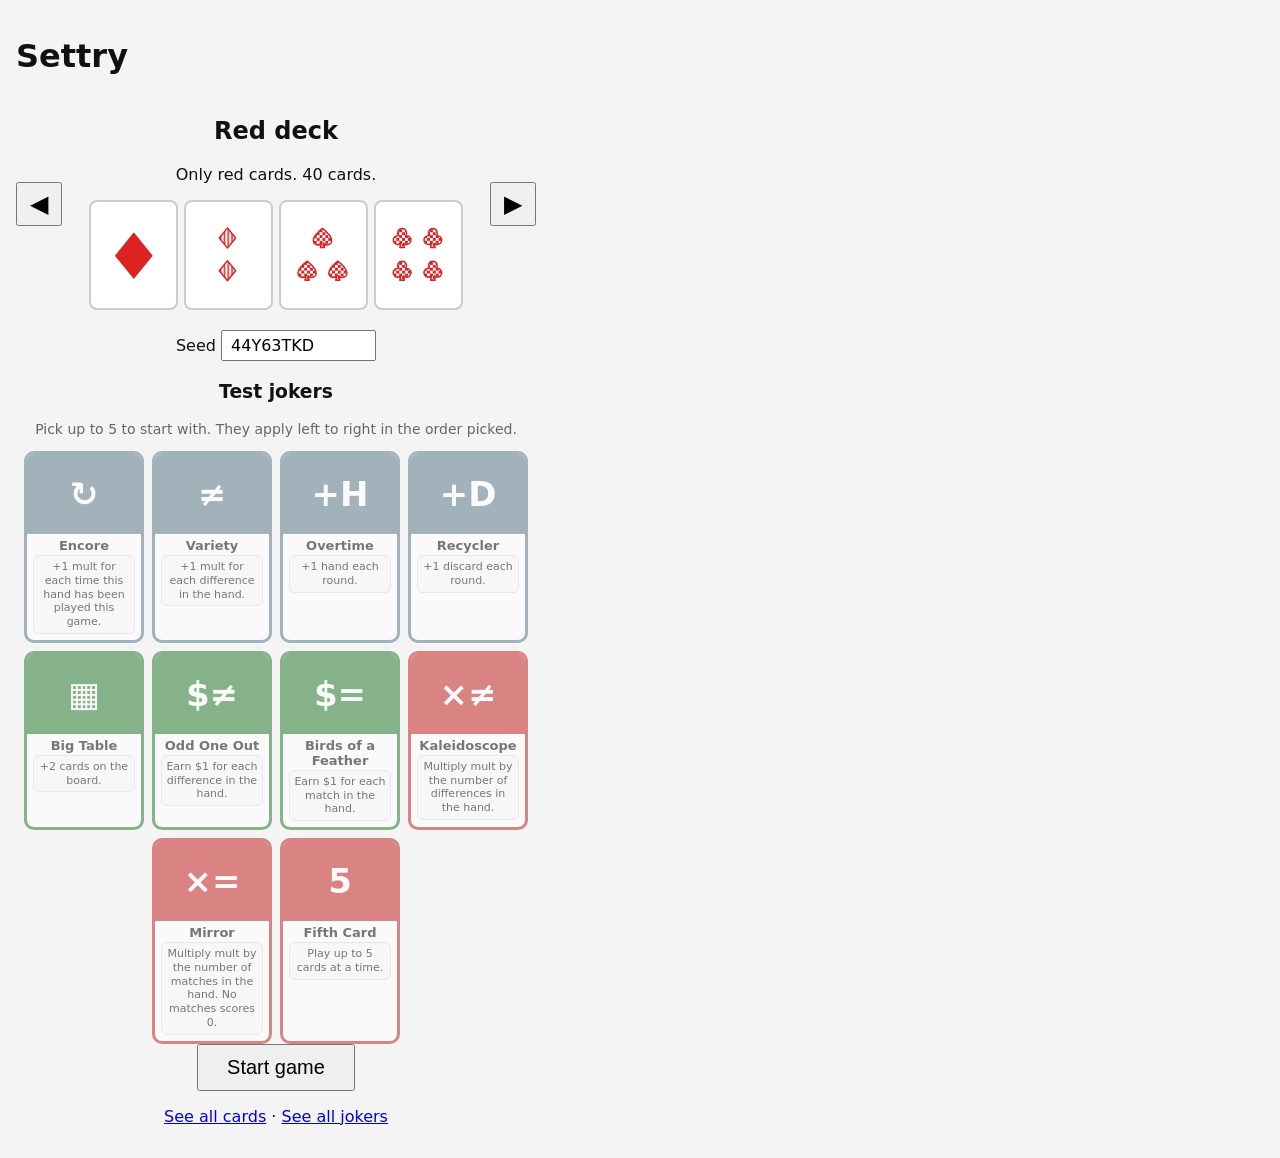
==== index.html @ 3071577a "Add jokers: cards, drop rates and scoring effects Ten jokers across common/uncommon/rare with art, n" ====
<!doctype html>
<html lang="en">
<head>
  <meta charset="utf-8">
  <meta name="viewport" content="width=device-width, initial-scale=1">
  <title>Settry</title>
  <link rel="stylesheet" href="style.css">
</head>
<body>
  <h1>Settry</h1>

  <section id="menu">
    <div class="picker">
      <button id="prev-deck" aria-label="Previous deck">◀</button>
      <div id="deck-choice"></div>
      <button id="next-deck" aria-label="Next deck">▶</button>
    </div>
    <label class="seed">Seed <input id="seed" size="12" spellcheck="false"></label>
    <h3>Test jokers</h3>
    <p class="hint">Pick up to 5 to start with. They apply left to right in the order picked.</p>
    <div id="joker-pick" class="joker-row"></div>
    <button id="start" class="big">Start game</button>
    <p><a href="gallery.html">See all cards</a> · <a href="jokers.html">See all jokers</a></p>
  </section>

  <section id="game" hidden>
    <div class="table">
      <div class="play-area">
        <div id="picked"></div>
        <div id="board"></div>
      </div>
      <aside>
        <div id="jokers" class="joker-row small"></div>
        <div id="hand-box"></div>
        <p id="info"></p>
        <p id="msg"></p>
        <div class="actions">
          <button id="play">Play hand</button>
          <button id="discard">Discard</button>
          <button id="view-deck">View deck</button>
          <button id="menu-btn">Menu</button>
        </div>
      </aside>
    </div>
  </section>

  <dialog id="deck-dialog">
    <div class="dialog-head">
      <strong id="deck-title"></strong>
      <span>Sort by
        <button data-sort="color">Color</button>
        <button data-sort="count">Number</button>
        <button data-sort="shape">Shape</button>
        <button data-sort="shading">Shade</button>
      </span>
      <button id="close-deck">Close</button>
    </div>
    <p class="hint">Faded cards have been played or discarded. Outlined cards are on the board.</p>
    <div id="deck-list" class="gallery"></div>
  </dialog>

  <script src="data/config.js"></script>
  <script src="data/decks.js"></script>
  <script src="data/jokers.js"></script>
  <script src="data/modifiers.js"></script>
  <script src="data/hands.js"></script>
  <script src="js/rng.js"></script>
  <script src="js/deck.js"></script>
  <script src="js/jokers.js"></script>
  <script src="js/hands.js"></script>
  <script src="js/cards.js"></script>
  <script src="js/game.js"></script>
  <script src="js/ui.js"></script>
</body>
</html>
---- style.css ----
/* One plain light look on purpose (theme comes later). */
:root { color-scheme: light; }
body { font-family: system-ui, sans-serif; background: #f4f4f4; color: #111; margin: 0;
  padding-block: 16px; padding-left: max(16px, env(safe-area-inset-left, 0px)); padding-right: max(16px, env(safe-area-inset-right, 0px)); }
button { font-size: 15px; padding: 6px 12px; cursor: pointer; }
button:disabled { cursor: default; }
.card { width: 90px; height: 112px; max-width: 100%; padding: 4px; background: #fff; border: 2px solid #ccc; border-radius: 8px; box-sizing: border-box; }
button.card { cursor: pointer; }
.card.sel { border-color: #f90; background: #fff6e5; }
.card.empty { background: transparent; border-style: dashed; }
.card.used { opacity: 0.25; }
.card svg { width: 100%; height: 100%; display: block; }

/* Start menu */
#menu { max-width: 520px; text-align: center; }
.picker { display: flex; align-items: center; justify-content: space-between; gap: 12px; }
.picker > button { font-size: 24px; }
#deck-choice { min-width: 0; flex: 1; }
.sample { display: flex; gap: 6px; justify-content: center; }
.sample .card { width: 22%; height: auto; aspect-ratio: 90 / 112; }
.seed { display: block; margin: 20px 0; }
.seed input { font: inherit; padding: 4px 8px; text-transform: uppercase; }
.big { font-size: 20px; padding: 10px 28px; }

/* Round */
.table { display: flex; gap: 24px; align-items: flex-start; flex-wrap: wrap; }
#board { display: grid; grid-template-columns: repeat(4, minmax(0, 90px)); gap: 8px; }
#board .card, #picked .card { width: 100%; height: auto; aspect-ratio: 90 / 112; }
.play-area { display: grid; gap: 12px; width: min(384px, 100%); }
#picked { display: grid; grid-template-columns: repeat(5, minmax(0, 1fr)); gap: 6px; padding-bottom: 12px; border-bottom: 2px solid #ccc; }
#picked .card { position: relative; border-color: #f90; }
#picked .card.empty { border-color: #ccc; }
#picked .add { position: absolute; top: 2px; right: 4px; font-size: 13px; font-weight: bold; color: #1565c0; opacity: 0; }
#picked .card.scoring { background: #e3f0ff; border-color: #1565c0; transform: translateY(-4px); transition: transform .15s; }
#picked .card.scoring .add { opacity: 1; }
#board .card.picked { opacity: 0.3; }
.hand-steps { color: #1565c0; font-size: 14px; margin-top: 4px; }
aside { width: 440px; max-width: 100%; }
#hand-box, .actions, #info { max-width: 280px; }
#hand-box { border: 2px solid #333; border-radius: 8px; padding: 12px; background: #fff; text-align: center; }
.hand-name { font-size: 20px; font-weight: bold; }
.hand-score { font-size: 18px; margin-top: 6px; }
.pts { color: #1565c0; font-weight: bold; }
.mult { color: #c62828; font-weight: bold; }
.muted { color: #888; }
#msg { min-height: 1.2em; font-weight: bold; }
.actions { display: grid; grid-template-columns: 1fr 1fr; gap: 8px; }

/* Deck viewer and gallery */
dialog { max-width: 90vw; }
.dialog-head { display: flex; gap: 12px; align-items: center; justify-content: space-between; flex-wrap: wrap; }
[data-sort].on { background: #333; color: #fff; }
.hint { color: #666; font-size: 14px; }
.gallery { display: grid; grid-template-columns: repeat(auto-fill, 60px); gap: 4px; }
.gallery .card { width: 60px; height: 75px; padding: 2px; }
#gallery { grid-template-columns: repeat(16, 60px); }
#wild { grid-template-columns: repeat(8, 60px); }

/* Jokers: art on the top half, name in the middle, text at the bottom */
.joker-row { display: flex; flex-wrap: wrap; gap: 8px; justify-content: center; }
.joker { position: relative; width: 120px; min-height: 170px; display: grid; grid-template-rows: 80px auto 1fr; border: 3px solid var(--rarity); border-radius: 10px; background: #fff; overflow: hidden; cursor: default; text-align: center; box-sizing: border-box; }
.joker-art { display: grid; place-items: center; background: var(--rarity); color: #fff; font-size: 34px; font-weight: bold; }
.joker-name { font-weight: bold; font-size: 13px; padding: 4px 4px 2px; }
.joker-text { align-self: start; font-size: 11px; line-height: 1.25; margin: 0 6px 6px; padding: 4px; border: 1px solid #ddd; border-radius: 6px; background: #fafafa; }
#joker-pick .joker { cursor: pointer; opacity: 0.55; }
#joker-pick .joker.on { opacity: 1; box-shadow: 0 0 0 3px #f90; }
.joker .order { position: absolute; top: 4px; left: 6px; color: #fff; font-size: 14px; }
.joker-row.small { justify-content: flex-start; margin-bottom: 10px; }
.joker-row.small .joker { width: 82px; min-height: 118px; grid-template-rows: 46px auto 1fr; }
.joker-row.small .joker-art { font-size: 22px; }
.joker-row.small .joker-name { font-size: 11px; }
.joker-row.small .joker-text { font-size: 9px; margin: 0 3px 3px; padding: 2px; }
.joker.scoring { box-shadow: 0 0 0 3px #c62828; transform: translateY(-4px); }
.joker.scoring::after { content: attr(data-label); position: absolute; top: 4px; right: 4px; background: #c62828; color: #fff; font-size: 11px; font-weight: bold; padding: 1px 4px; border-radius: 4px; }
.joker-steps { color: #c62828; font-size: 13px; margin-top: 4px; }
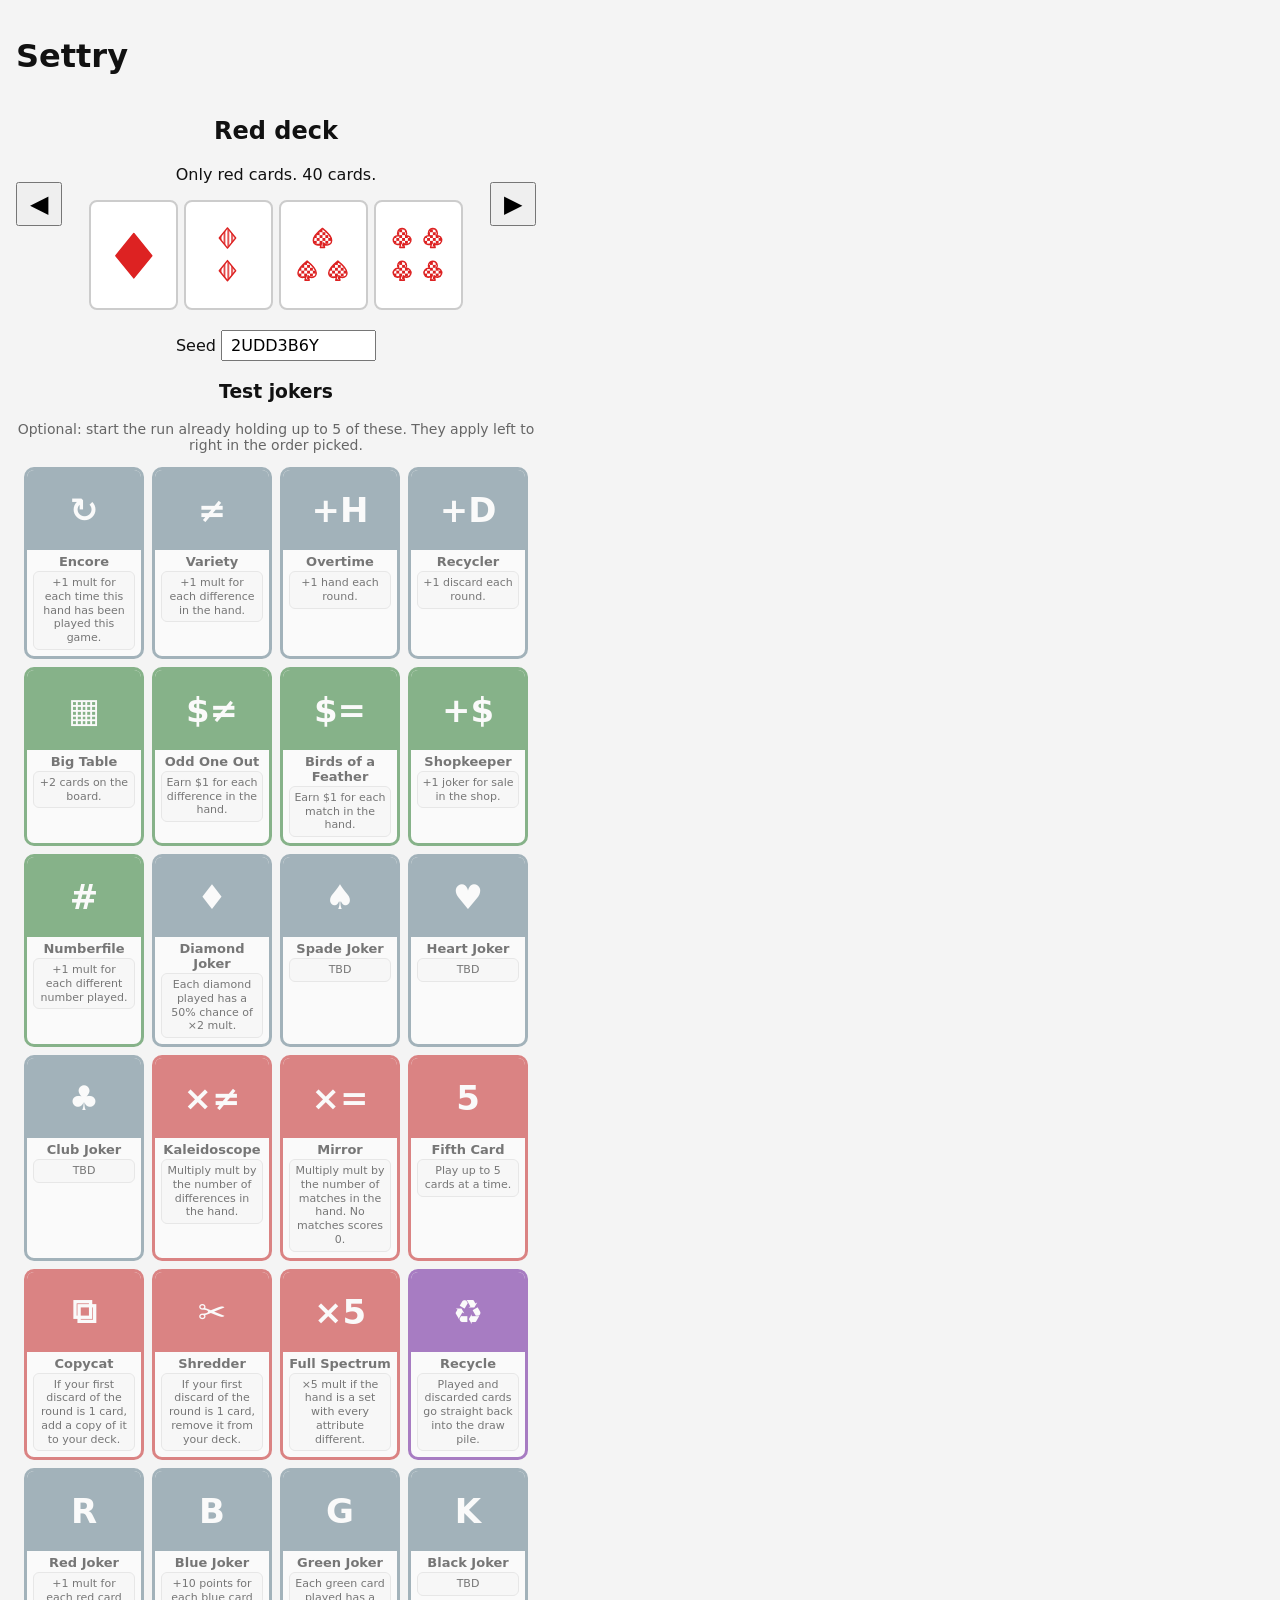
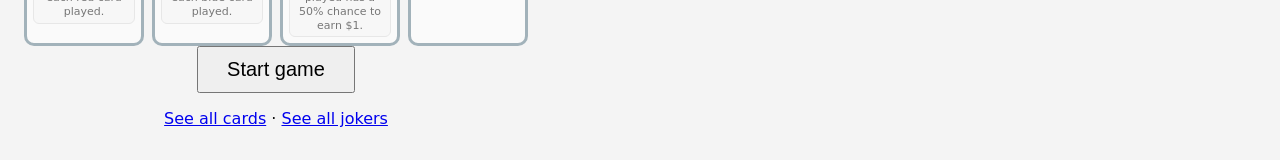
==== commit ad71749d: "Add the run (antes, payouts) and a Balatro-style shop - 8 antes of small/big/boss rounds paying $3/$" ====
--- a/index.html
+++ b/index.html
@@ -17,20 +17,22 @@
     </div>
     <label class="seed">Seed <input id="seed" size="12" spellcheck="false"></label>
     <h3>Test jokers</h3>
-    <p class="hint">Pick up to 5 to start with. They apply left to right in the order picked.</p>
+    <p class="hint">Optional: start the run already holding up to 5 of these. They apply left to right in the order picked.</p>
     <div id="joker-pick" class="joker-row"></div>
     <button id="start" class="big">Start game</button>
     <p><a href="gallery.html">See all cards</a> · <a href="jokers.html">See all jokers</a></p>
   </section>
 
   <section id="game" hidden>
-    <div class="table">
+    <div id="status"></div>
+    <div id="jokers" class="joker-row small"></div>
+
+    <div id="round-view" class="table">
       <div class="play-area">
         <div id="picked"></div>
         <div id="board"></div>
       </div>
       <aside>
-        <div id="jokers" class="joker-row small"></div>
         <div id="hand-box"></div>
         <p id="info"></p>
         <p id="msg"></p>
@@ -41,6 +43,35 @@
           <button id="menu-btn">Menu</button>
         </div>
       </aside>
+    </div>
+
+    <div id="cashout-view" class="panel" hidden>
+      <h2>Round won</h2>
+      <div id="cashout-lines"></div>
+      <button id="cash-out" class="big">Cash out</button>
+    </div>
+
+    <div id="shop-view" class="panel" hidden>
+      <h2>Shop</h2>
+      <div id="shop-jokers" class="offers"></div>
+      <div id="shop-packs" class="offers"></div>
+      <div class="actions">
+        <button id="reroll">Reroll</button>
+        <button id="next-round" class="big">Next round</button>
+        <button id="view-deck-2">View deck</button>
+      </div>
+    </div>
+
+    <div id="pack-view" class="panel" hidden>
+      <h2 id="pack-title"></h2>
+      <div id="pack-options" class="offers"></div>
+      <button id="skip-pack">Skip</button>
+    </div>
+
+    <div id="end-view" class="panel" hidden>
+      <h2 id="end-title"></h2>
+      <p id="end-text"></p>
+      <button id="end-menu" class="big">Back to menu</button>
     </div>
   </section>
 
@@ -69,6 +100,8 @@
   <script src="js/jokers.js"></script>
   <script src="js/hands.js"></script>
   <script src="js/cards.js"></script>
+  <script src="data/packs.js"></script>
+  <script src="js/shop.js"></script>
   <script src="js/game.js"></script>
   <script src="js/ui.js"></script>
 </body>
--- a/style.css
+++ b/style.css
@@ -1,4 +1,5 @@
 /* One plain light look on purpose (theme comes later). */
+[hidden] { display: none !important; }
 :root { color-scheme: light; }
 body { font-family: system-ui, sans-serif; background: #f4f4f4; color: #111; margin: 0;
   padding-block: 16px; padding-left: max(16px, env(safe-area-inset-left, 0px)); padding-right: max(16px, env(safe-area-inset-right, 0px)); }
@@ -73,3 +74,19 @@
 .joker.scoring { box-shadow: 0 0 0 3px #c62828; transform: translateY(-4px); }
 .joker.scoring::after { content: attr(data-label); position: absolute; top: 4px; right: 4px; background: #c62828; color: #fff; font-size: 11px; font-weight: bold; padding: 1px 4px; border-radius: 4px; }
 .joker-steps { color: #c62828; font-size: 13px; margin-top: 4px; }
+.joker-unlock { font-size: 10px; color: #6a1b9a; font-style: italic; margin: 0 6px 6px; }
+
+/* Run screens */
+#status { margin-bottom: 10px; font-size: 16px; }
+.panel { max-width: 640px; }
+.offers { display: flex; flex-wrap: wrap; gap: 16px; margin: 12px 0; }
+.offer { display: grid; gap: 6px; justify-items: center; }
+.offer small { color: #666; }
+.sold { opacity: 0.35; }
+.pack { width: 120px; height: 170px; box-sizing: border-box; border-radius: 10px; padding: 10px; display: grid; align-content: center; gap: 8px; text-align: center; color: #fff; font-size: 13px; }
+.pack.card { background: #455a64; }
+.pack.joker { background: #8d6e00; }
+.line { display: flex; justify-content: space-between; max-width: 360px; padding: 4px 0; border-bottom: 1px solid #ddd; }
+.line.total { font-size: 18px; border-bottom: none; }
+.held { display: grid; gap: 4px; justify-items: center; }
+.held .sell { font-size: 12px; padding: 2px 8px; }
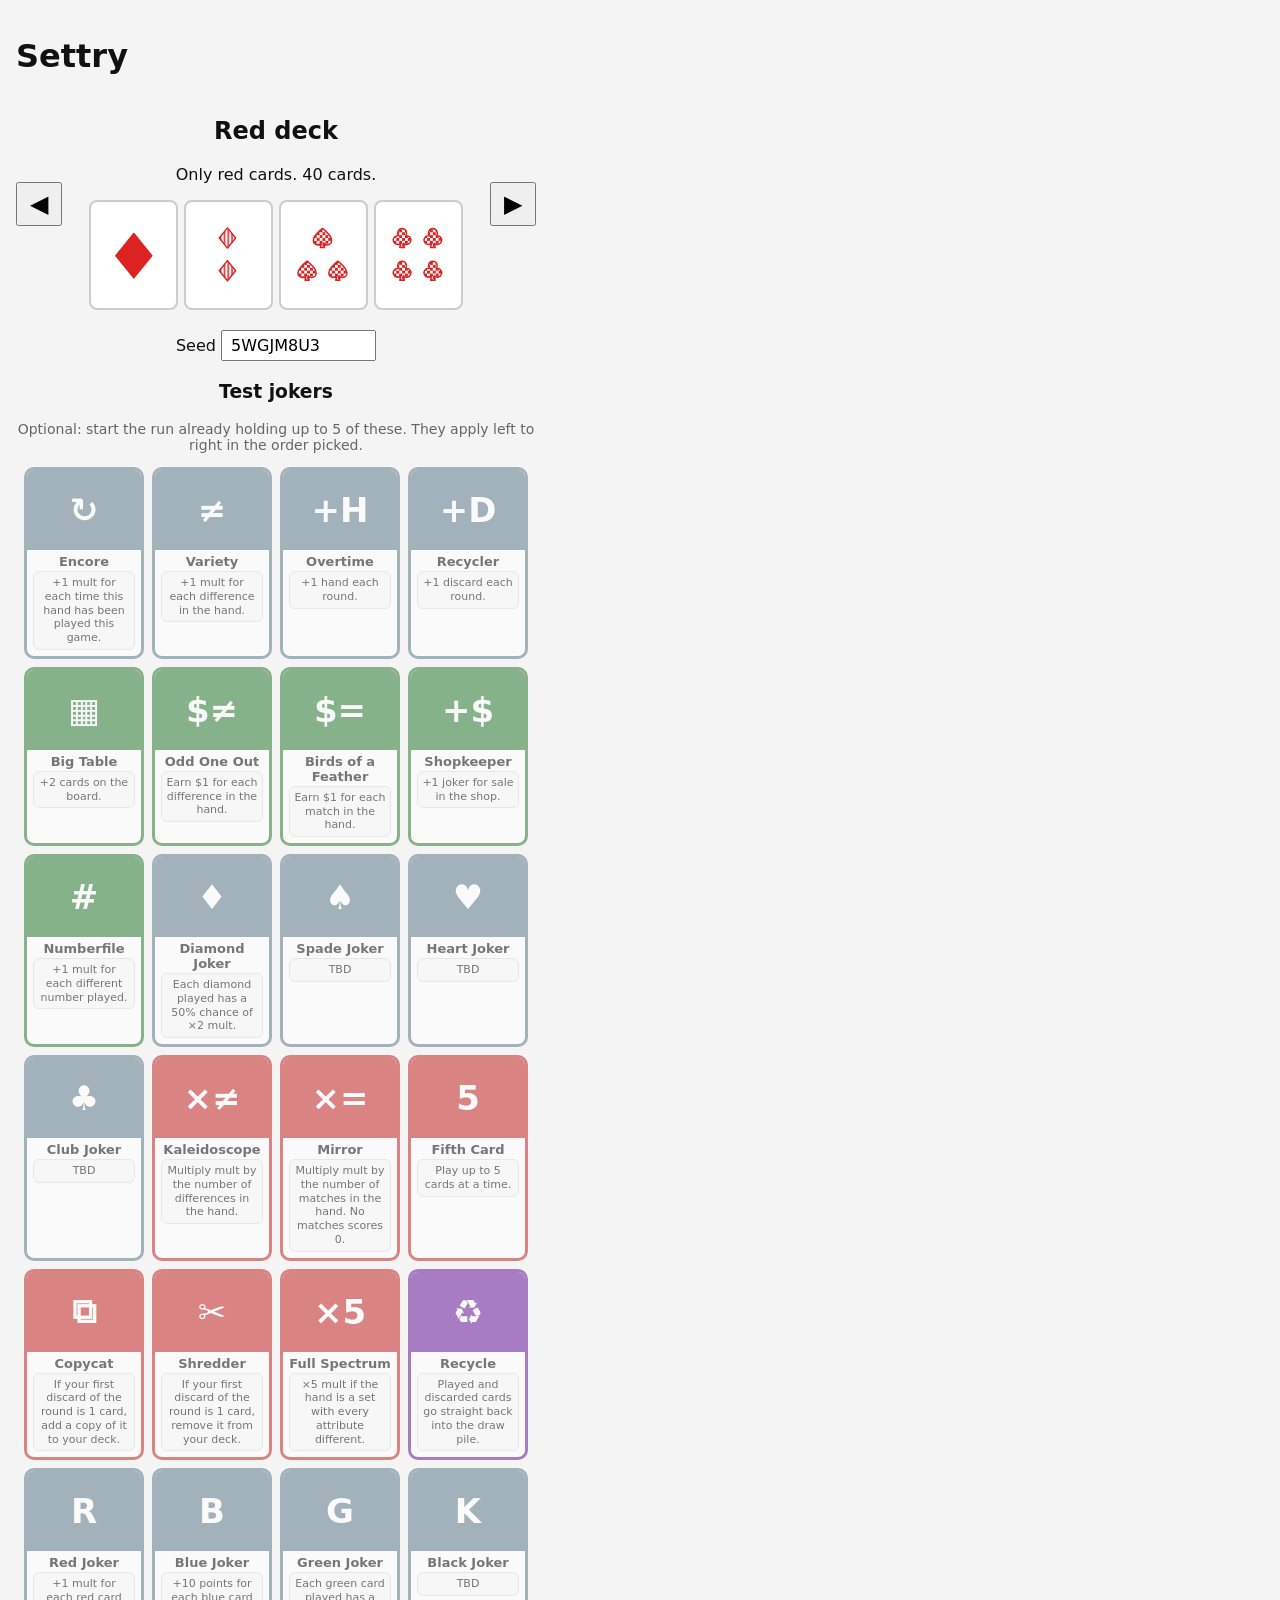
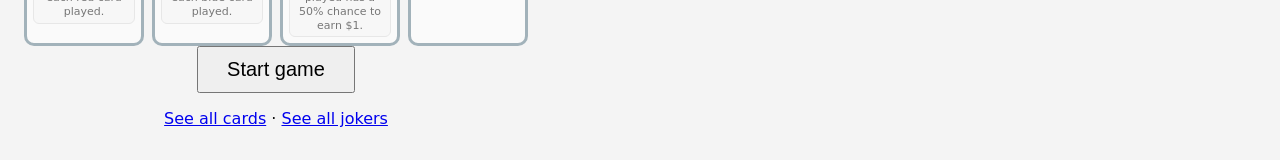
==== commit 418dc7cd: "Add charms (consumables), card enhancements, numbers 1-5 and a 12-card board Charms work like Balatr" ====
--- a/index.html
+++ b/index.html
@@ -25,7 +25,10 @@
 
   <section id="game" hidden>
     <div id="status"></div>
-    <div id="jokers" class="joker-row small"></div>
+    <div class="held-row">
+      <div id="jokers" class="joker-row small"></div>
+      <div id="consumables" class="charm-row"></div>
+    </div>
 
     <div id="round-view" class="table">
       <div class="play-area">
@@ -64,6 +67,7 @@
 
     <div id="pack-view" class="panel" hidden>
       <h2 id="pack-title"></h2>
+      <p id="pack-note" class="hint"></p>
       <div id="pack-options" class="offers"></div>
       <button id="skip-pack">Skip</button>
     </div>
@@ -95,12 +99,14 @@
   <script src="data/jokers.js"></script>
   <script src="data/modifiers.js"></script>
   <script src="data/hands.js"></script>
+  <script src="data/consumables.js"></script>
   <script src="js/rng.js"></script>
   <script src="js/deck.js"></script>
   <script src="js/jokers.js"></script>
   <script src="js/hands.js"></script>
   <script src="js/cards.js"></script>
   <script src="data/packs.js"></script>
+  <script src="js/consumables.js"></script>
   <script src="js/shop.js"></script>
   <script src="js/game.js"></script>
   <script src="js/ui.js"></script>
--- a/style.css
+++ b/style.css
@@ -31,7 +31,7 @@
 #picked { display: grid; grid-template-columns: repeat(5, minmax(0, 1fr)); gap: 6px; padding-bottom: 12px; border-bottom: 2px solid #ccc; }
 #picked .card { position: relative; border-color: #f90; }
 #picked .card.empty { border-color: #ccc; }
-#picked .add { position: absolute; top: 2px; right: 4px; font-size: 13px; font-weight: bold; color: #1565c0; opacity: 0; }
+#picked .add { position: absolute; top: 2px; right: 2px; left: 2px; text-align: right; font-size: 11px; line-height: 1.1; background: rgba(255,255,255,.85); font-weight: bold; color: #1565c0; opacity: 0; }
 #picked .card.scoring { background: #e3f0ff; border-color: #1565c0; transform: translateY(-4px); transition: transform .15s; }
 #picked .card.scoring .add { opacity: 1; }
 #board .card.picked { opacity: 0.3; }
@@ -84,9 +84,29 @@
 .offer small { color: #666; }
 .sold { opacity: 0.35; }
 .pack { width: 120px; height: 170px; box-sizing: border-box; border-radius: 10px; padding: 10px; display: grid; align-content: center; gap: 8px; text-align: center; color: #fff; font-size: 13px; }
-.pack.card { background: #455a64; }
-.pack.joker { background: #8d6e00; }
+.pack.pack-card { background: #455a64; }
+.pack.pack-joker { background: #8d6e00; }
 .line { display: flex; justify-content: space-between; max-width: 360px; padding: 4px 0; border-bottom: 1px solid #ddd; }
 .line.total { font-size: 18px; border-bottom: none; }
 .held { display: grid; gap: 4px; justify-items: center; }
 .held .sell { font-size: 12px; padding: 2px 8px; }
+
+/* Charms (consumables) */
+.held-row { display: flex; flex-wrap: wrap; gap: 16px; align-items: flex-start; justify-content: space-between; margin-bottom: 10px; }
+.held-row .joker-row.small { margin-bottom: 0; }
+.charm-row { display: flex; gap: 8px; align-items: flex-start; }
+.charm { width: 82px; min-height: 118px; box-sizing: border-box; border: 3px solid #6a1b9a; border-radius: 10px; background: #fff; text-align: center; display: grid; grid-template-rows: 40px auto 1fr; overflow: hidden; }
+.charm.empty { border-style: dashed; border-color: #bbb; color: #999; font-size: 11px; display: grid; place-items: center; }
+.charm-art { display: grid; place-items: center; background: #6a1b9a; color: #fff; font-size: 20px; font-weight: bold; }
+.charm-name { font-weight: bold; font-size: 11px; padding: 3px 2px 1px; }
+.charm-text { font-size: 9px; line-height: 1.2; margin: 0 3px 3px; padding: 2px; border: 1px solid #ddd; border-radius: 6px; background: #fafafa; }
+.offer .charm { width: 120px; min-height: 170px; grid-template-rows: 70px auto 1fr; }
+.offer .charm-art { font-size: 32px; }
+.offer .charm-name { font-size: 13px; }
+.offer .charm-text { font-size: 11px; }
+.held .use { font-size: 12px; padding: 2px 6px; max-width: 82px; }
+.pack.pack-charm { background: #6a1b9a; }
+.card-steps { color: #6a1b9a; font-size: 13px; margin-top: 4px; }
+#board .card { position: relative; }
+#board .card.held-scoring { box-shadow: 0 0 0 3px #424242; }
+#board .card.held-scoring::after { content: attr(data-label); position: absolute; top: 2px; right: 2px; background: #424242; color: #fff; font-size: 11px; font-weight: bold; padding: 1px 4px; border-radius: 4px; }
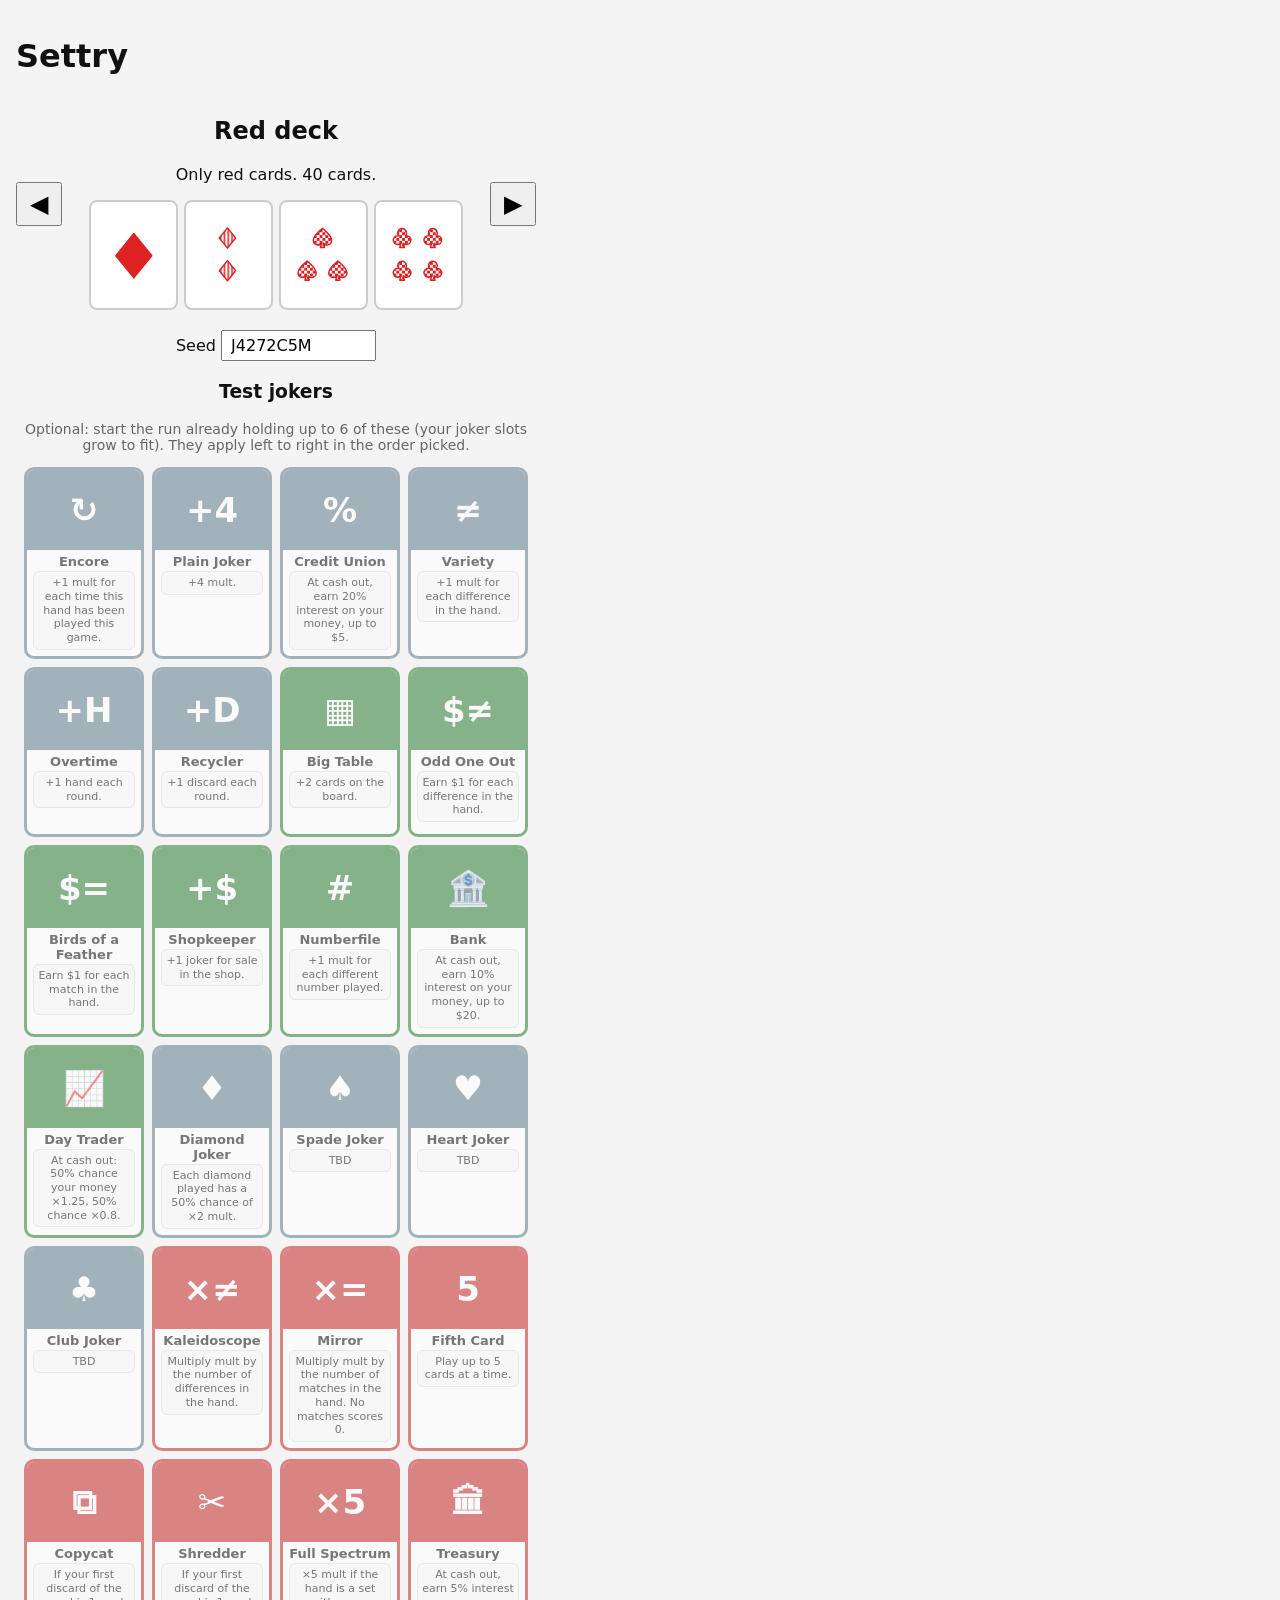
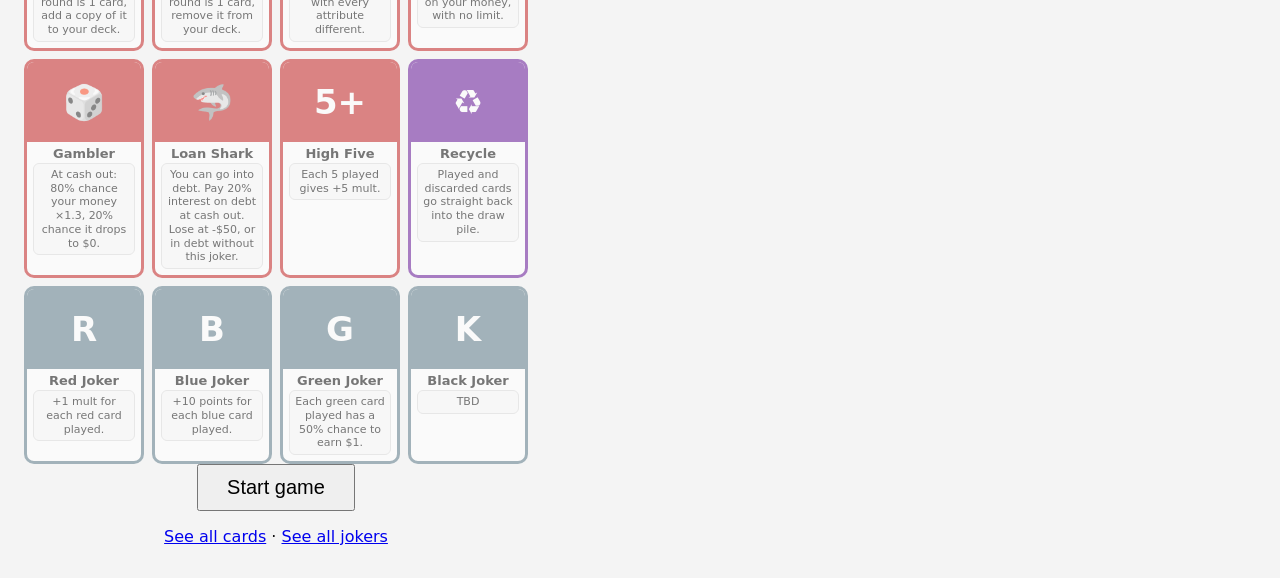
==== commit a1c89c46: "Replace antes with a ladder of 20 fights, then endless mode Before each fight you choose one of two " ====
--- a/index.html
+++ b/index.html
@@ -17,7 +17,7 @@
     </div>
     <label class="seed">Seed <input id="seed" size="12" spellcheck="false"></label>
     <h3>Test jokers</h3>
-    <p class="hint">Optional: start the run already holding up to 5 of these. They apply left to right in the order picked.</p>
+    <p class="hint">Optional: start the run already holding up to 6 of these (your joker slots grow to fit). They apply left to right in the order picked.</p>
     <div id="joker-pick" class="joker-row"></div>
     <button id="start" class="big">Start game</button>
     <p><a href="gallery.html">See all cards</a> · <a href="jokers.html">See all jokers</a></p>
@@ -28,6 +28,11 @@
     <div class="held-row">
       <div id="jokers" class="joker-row small"></div>
       <div id="consumables" class="charm-row"></div>
+    </div>
+
+    <div id="choose-view" class="panel" hidden>
+      <h2 id="choose-title"></h2>
+      <div id="choices" class="offers"></div>
     </div>
 
     <div id="round-view" class="table">
@@ -49,7 +54,7 @@
     </div>
 
     <div id="cashout-view" class="panel" hidden>
-      <h2>Round won</h2>
+      <h2>Fight won</h2>
       <div id="cashout-lines"></div>
       <button id="cash-out" class="big">Cash out</button>
     </div>
@@ -60,7 +65,7 @@
       <div id="shop-packs" class="offers"></div>
       <div class="actions">
         <button id="reroll">Reroll</button>
-        <button id="next-round" class="big">Next round</button>
+        <button id="next-round" class="big">Next fight</button>
         <button id="view-deck-2">View deck</button>
       </div>
     </div>
@@ -75,6 +80,7 @@
     <div id="end-view" class="panel" hidden>
       <h2 id="end-title"></h2>
       <p id="end-text"></p>
+      <button id="endless" class="big" hidden>Endless mode</button>
       <button id="end-menu" class="big">Back to menu</button>
     </div>
   </section>
@@ -99,6 +105,7 @@
   <script src="data/jokers.js"></script>
   <script src="data/modifiers.js"></script>
   <script src="data/hands.js"></script>
+  <script src="data/fights.js"></script>
   <script src="data/consumables.js"></script>
   <script src="js/rng.js"></script>
   <script src="js/deck.js"></script>
--- a/style.css
+++ b/style.css
@@ -110,3 +110,11 @@
 #board .card { position: relative; }
 #board .card.held-scoring { box-shadow: 0 0 0 3px #424242; }
 #board .card.held-scoring::after { content: attr(data-label); position: absolute; top: 2px; right: 2px; background: #424242; color: #fff; font-size: 11px; font-weight: bold; padding: 1px 4px; border-radius: 4px; }
+
+/* Choosing an opponent */
+.opponent { width: 200px; display: grid; gap: 6px; padding: 12px; border: 2px solid #999; border-radius: 10px; background: #fff; }
+.opponent h3 { margin: 0; }
+.opponent.boss { border-color: #c62828; }
+.opponent.boss small { color: #c62828; }
+.opponent .modifier { color: #c62828; font-size: 14px; }
+.card.banned { filter: grayscale(1); opacity: 0.6; }
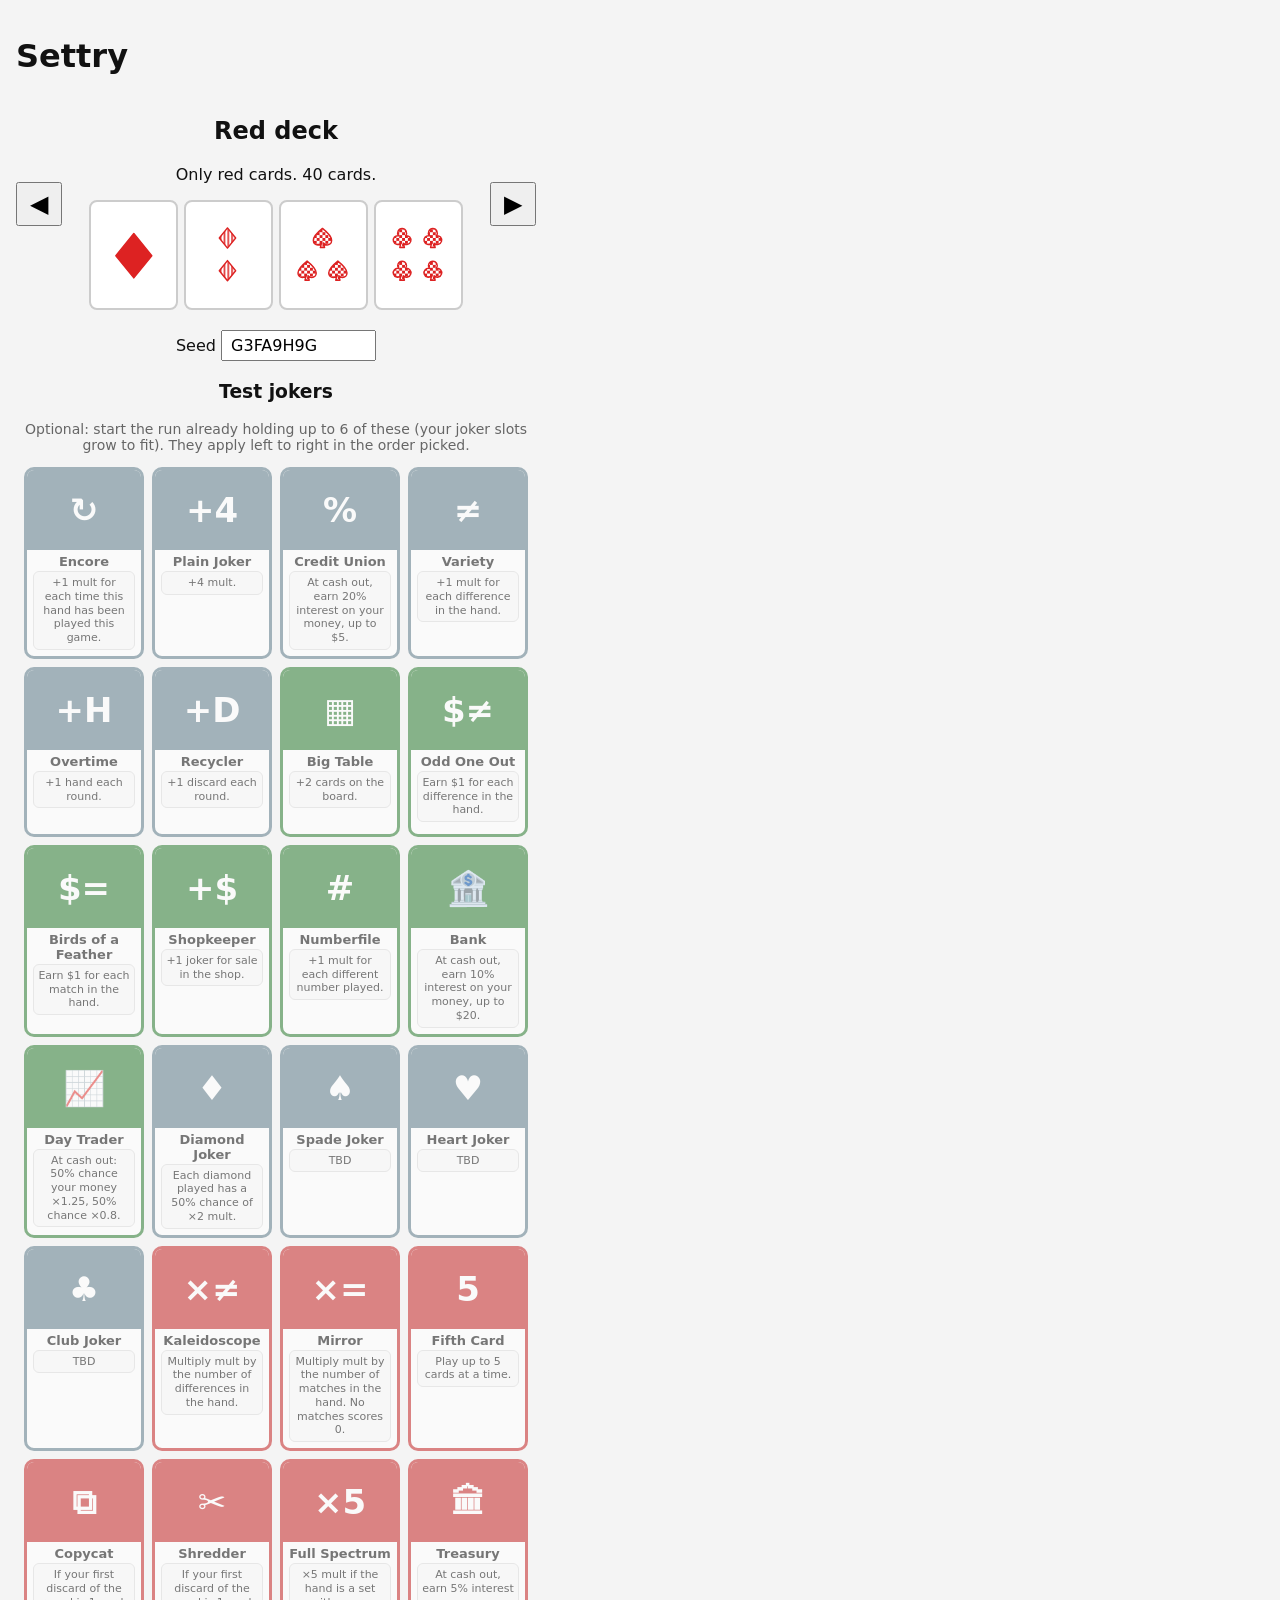
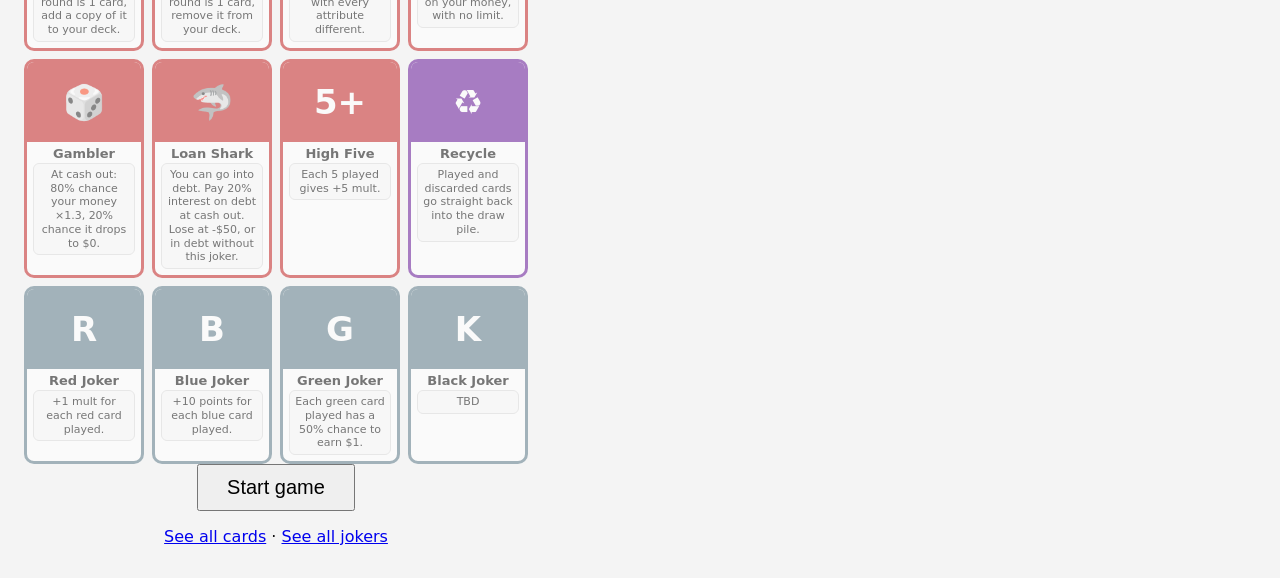
==== commit fa471469: "Add fight prizes from reward pools and boss shop bonuses Each regular opponent offers a prize (joker" ====
--- a/index.html
+++ b/index.html
@@ -61,6 +61,7 @@
 
     <div id="shop-view" class="panel" hidden>
       <h2>Shop</h2>
+      <p id="shop-note" class="prize"></p>
       <div id="shop-jokers" class="offers"></div>
       <div id="shop-packs" class="offers"></div>
       <div class="actions">
--- a/style.css
+++ b/style.css
@@ -118,3 +118,4 @@
 .opponent.boss small { color: #c62828; }
 .opponent .modifier { color: #c62828; font-size: 14px; }
 .card.banned { filter: grayscale(1); opacity: 0.6; }
+.opponent .prize, .prize { color: #2e7d32; font-size: 14px; }
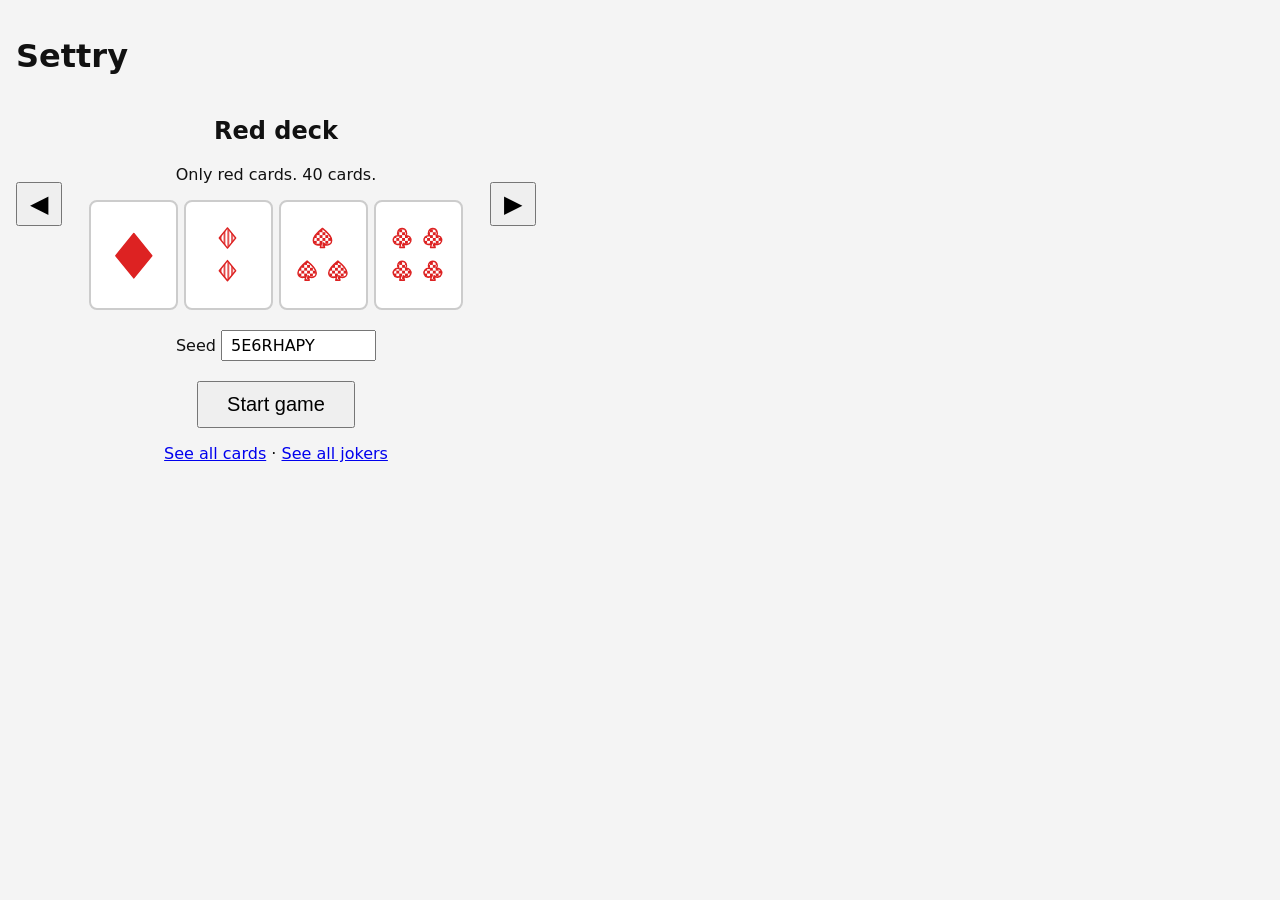
==== commit 86f8c4df: "Remove the test joker picker from the start menu Runs now get their first joker only from the Starti" ====
--- a/index.html
+++ b/index.html
@@ -16,9 +16,6 @@
       <button id="next-deck" aria-label="Next deck">▶</button>
     </div>
     <label class="seed">Seed <input id="seed" size="12" spellcheck="false"></label>
-    <h3>Test jokers</h3>
-    <p class="hint">Optional: start the run already holding up to 6 of these (your joker slots grow to fit). They apply left to right in the order picked.</p>
-    <div id="joker-pick" class="joker-row"></div>
     <button id="start" class="big">Start game</button>
     <p><a href="gallery.html">See all cards</a> · <a href="jokers.html">See all jokers</a></p>
   </section>
--- a/style.css
+++ b/style.css
@@ -63,9 +63,6 @@
 .joker-art { display: grid; place-items: center; background: var(--rarity); color: #fff; font-size: 34px; font-weight: bold; }
 .joker-name { font-weight: bold; font-size: 13px; padding: 4px 4px 2px; }
 .joker-text { align-self: start; font-size: 11px; line-height: 1.25; margin: 0 6px 6px; padding: 4px; border: 1px solid #ddd; border-radius: 6px; background: #fafafa; }
-#joker-pick .joker { cursor: pointer; opacity: 0.55; }
-#joker-pick .joker.on { opacity: 1; box-shadow: 0 0 0 3px #f90; }
-.joker .order { position: absolute; top: 4px; left: 6px; color: #fff; font-size: 14px; }
 .joker-row.small { justify-content: flex-start; margin-bottom: 10px; }
 .joker-row.small .joker { width: 82px; min-height: 118px; grid-template-rows: 46px auto 1fr; }
 .joker-row.small .joker-art { font-size: 22px; }
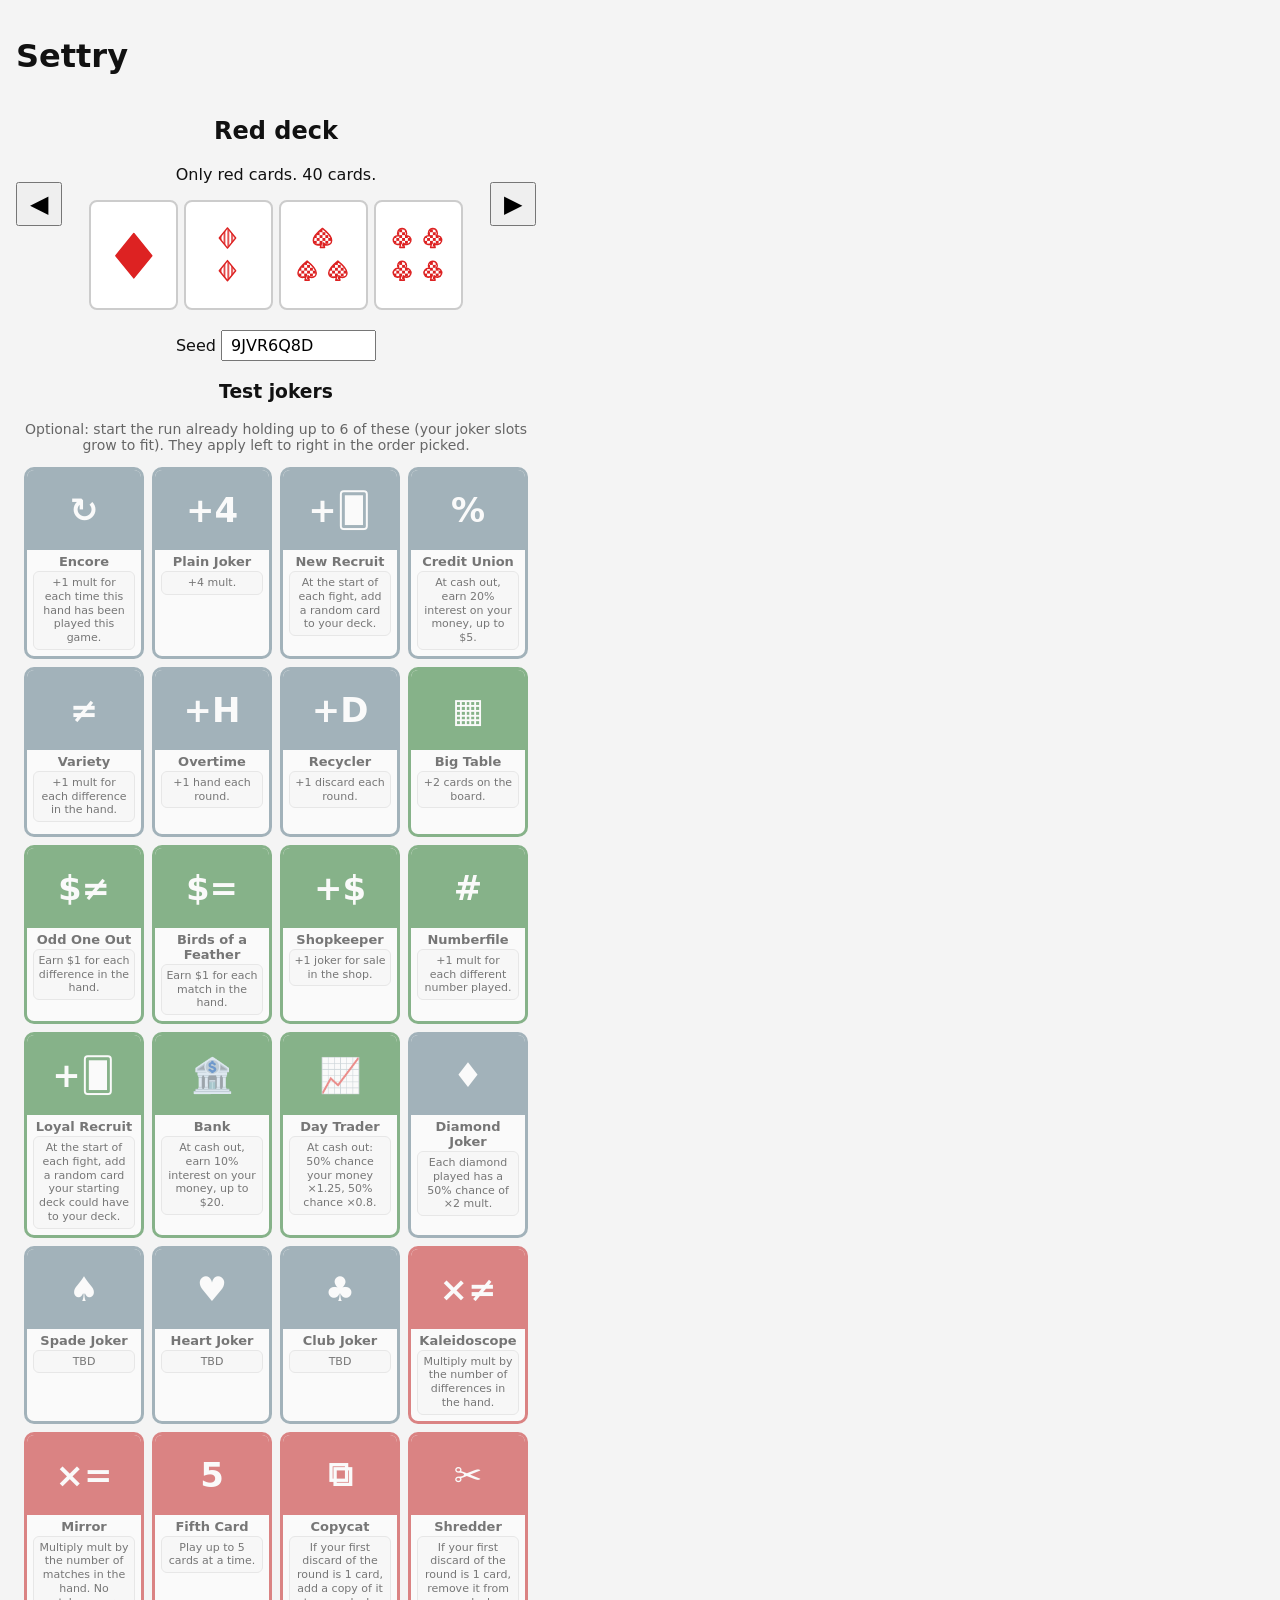
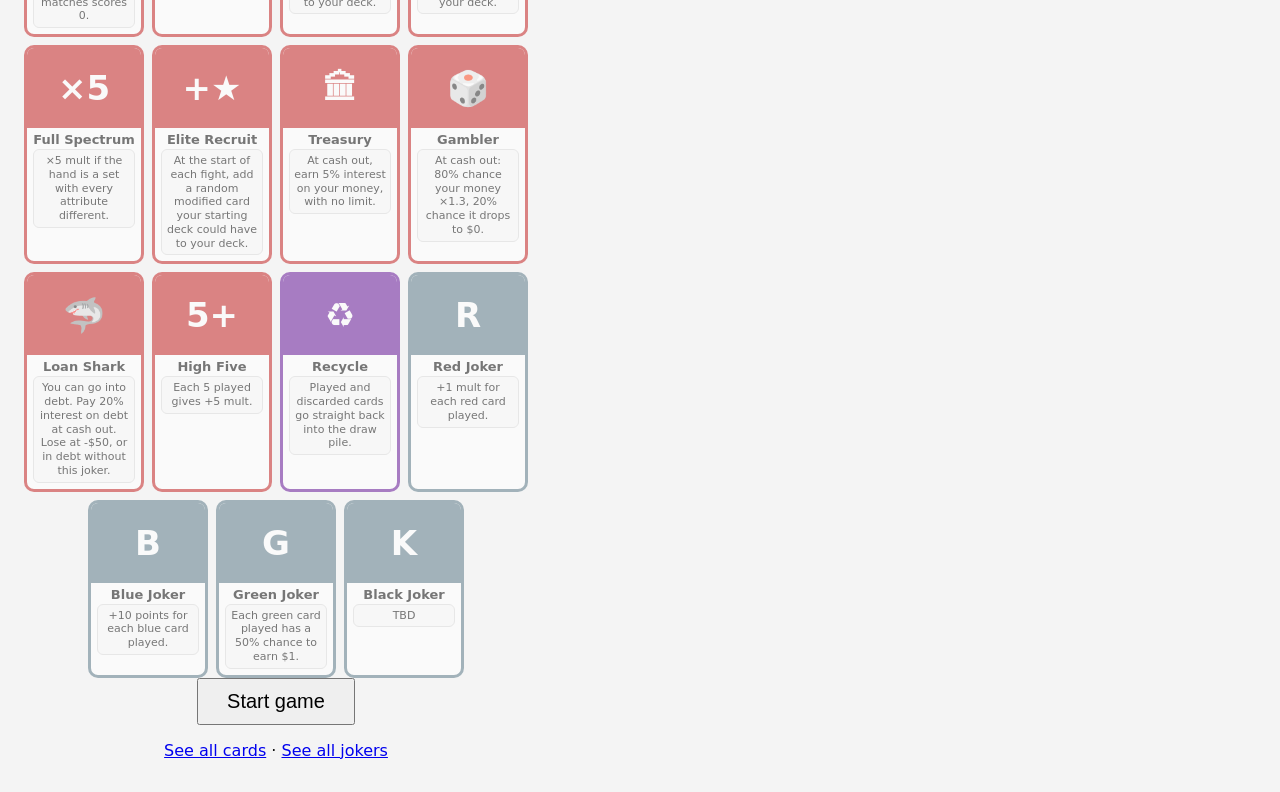
==== commit 88d5674b: "Bring back the test joker picker (ben wants to keep it) The Starting Jokers pack still opens after S" ====
--- a/index.html
+++ b/index.html
@@ -16,6 +16,9 @@
       <button id="next-deck" aria-label="Next deck">▶</button>
     </div>
     <label class="seed">Seed <input id="seed" size="12" spellcheck="false"></label>
+    <h3>Test jokers</h3>
+    <p class="hint">Optional: start the run already holding up to 6 of these (your joker slots grow to fit). They apply left to right in the order picked.</p>
+    <div id="joker-pick" class="joker-row"></div>
     <button id="start" class="big">Start game</button>
     <p><a href="gallery.html">See all cards</a> · <a href="jokers.html">See all jokers</a></p>
   </section>
--- a/style.css
+++ b/style.css
@@ -63,6 +63,9 @@
 .joker-art { display: grid; place-items: center; background: var(--rarity); color: #fff; font-size: 34px; font-weight: bold; }
 .joker-name { font-weight: bold; font-size: 13px; padding: 4px 4px 2px; }
 .joker-text { align-self: start; font-size: 11px; line-height: 1.25; margin: 0 6px 6px; padding: 4px; border: 1px solid #ddd; border-radius: 6px; background: #fafafa; }
+#joker-pick .joker { cursor: pointer; opacity: 0.55; }
+#joker-pick .joker.on { opacity: 1; box-shadow: 0 0 0 3px #f90; }
+.joker .order { position: absolute; top: 4px; left: 6px; color: #fff; font-size: 14px; }
 .joker-row.small { justify-content: flex-start; margin-bottom: 10px; }
 .joker-row.small .joker { width: 82px; min-height: 118px; grid-template-rows: 46px auto 1fr; }
 .joker-row.small .joker-art { font-size: 22px; }
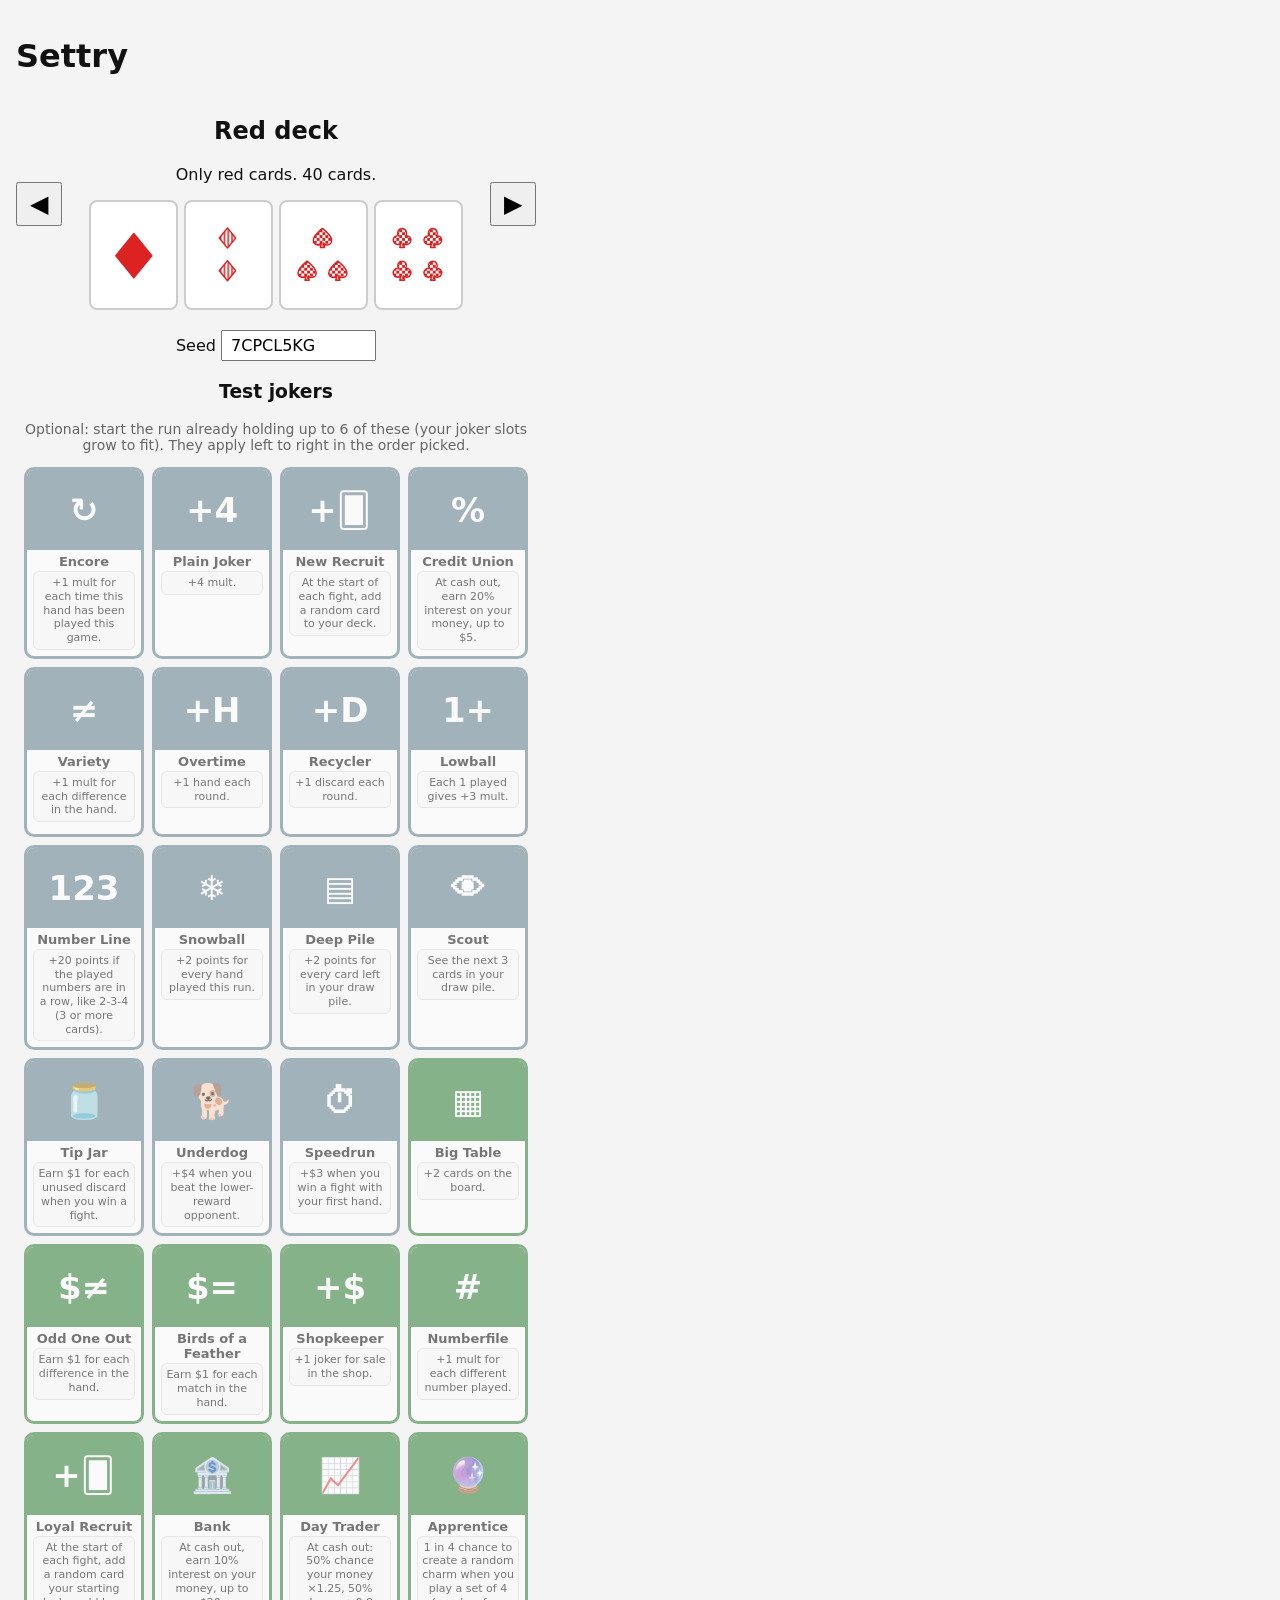
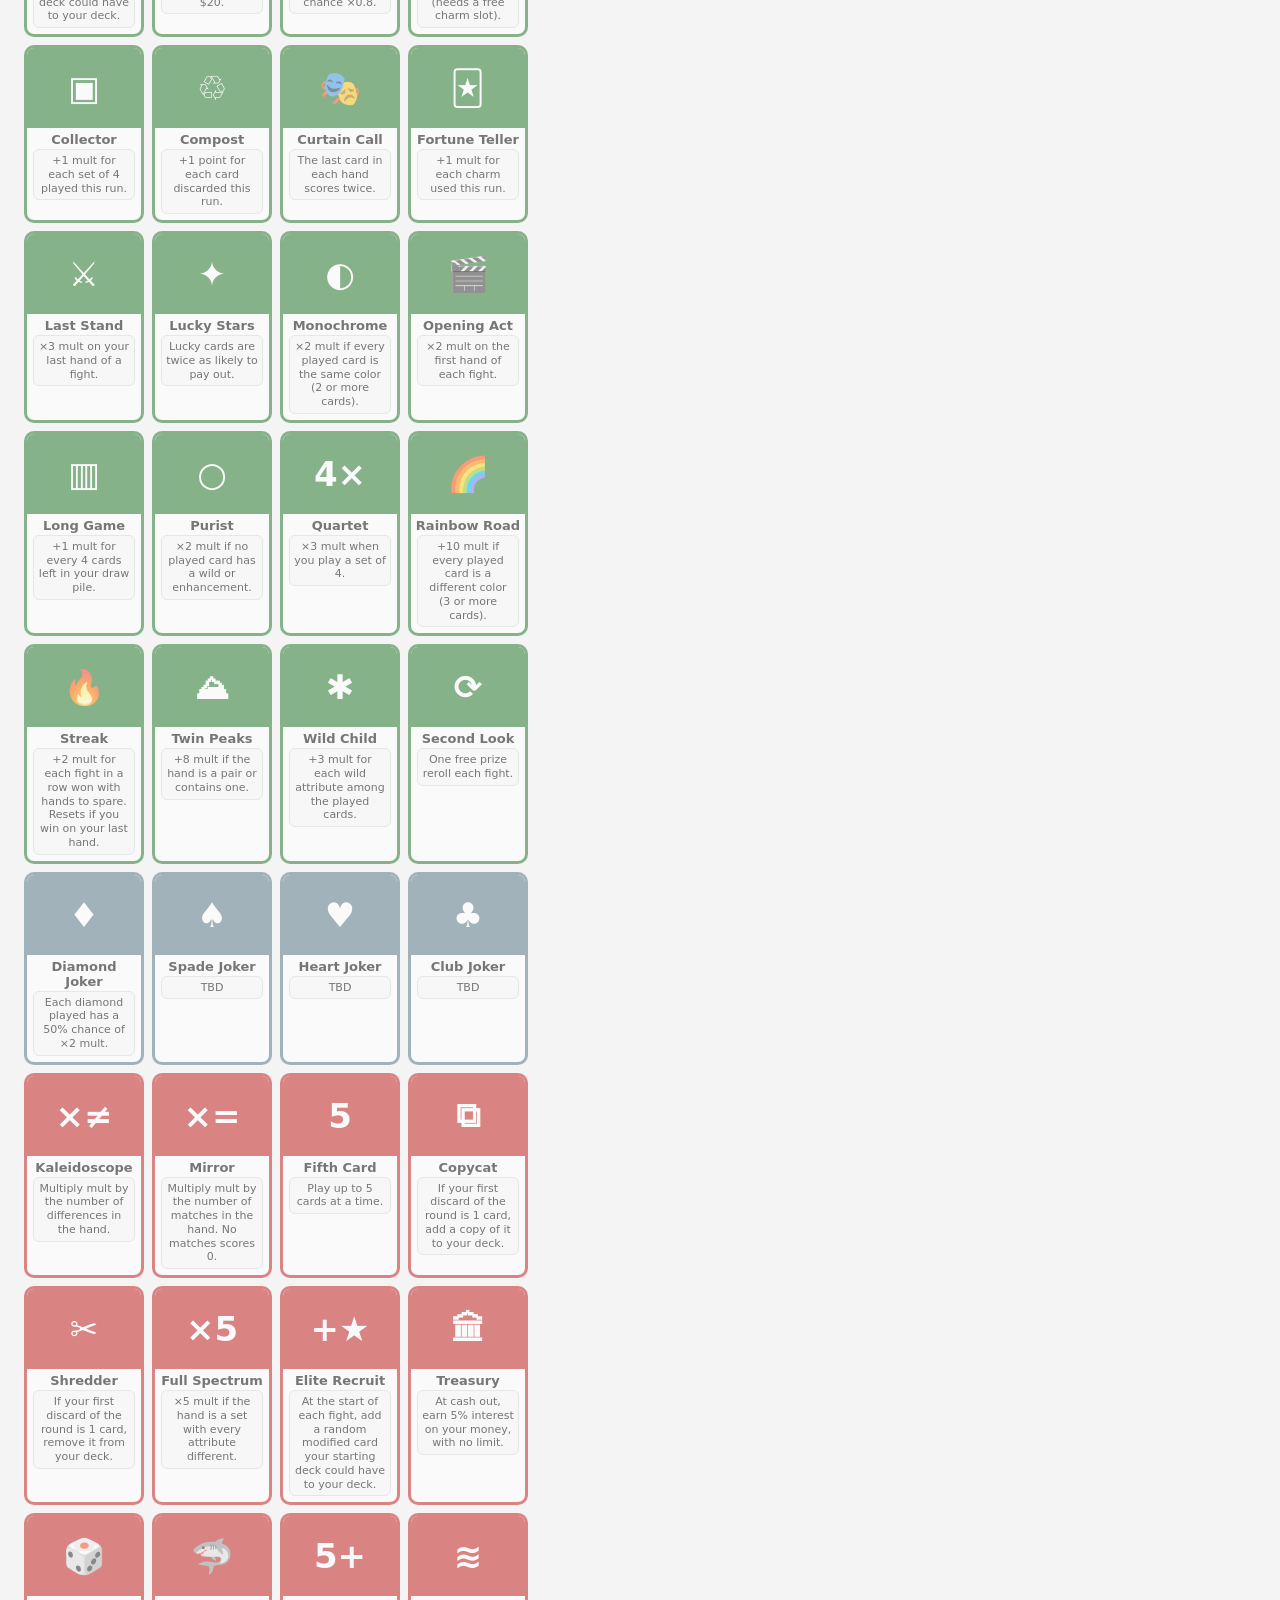
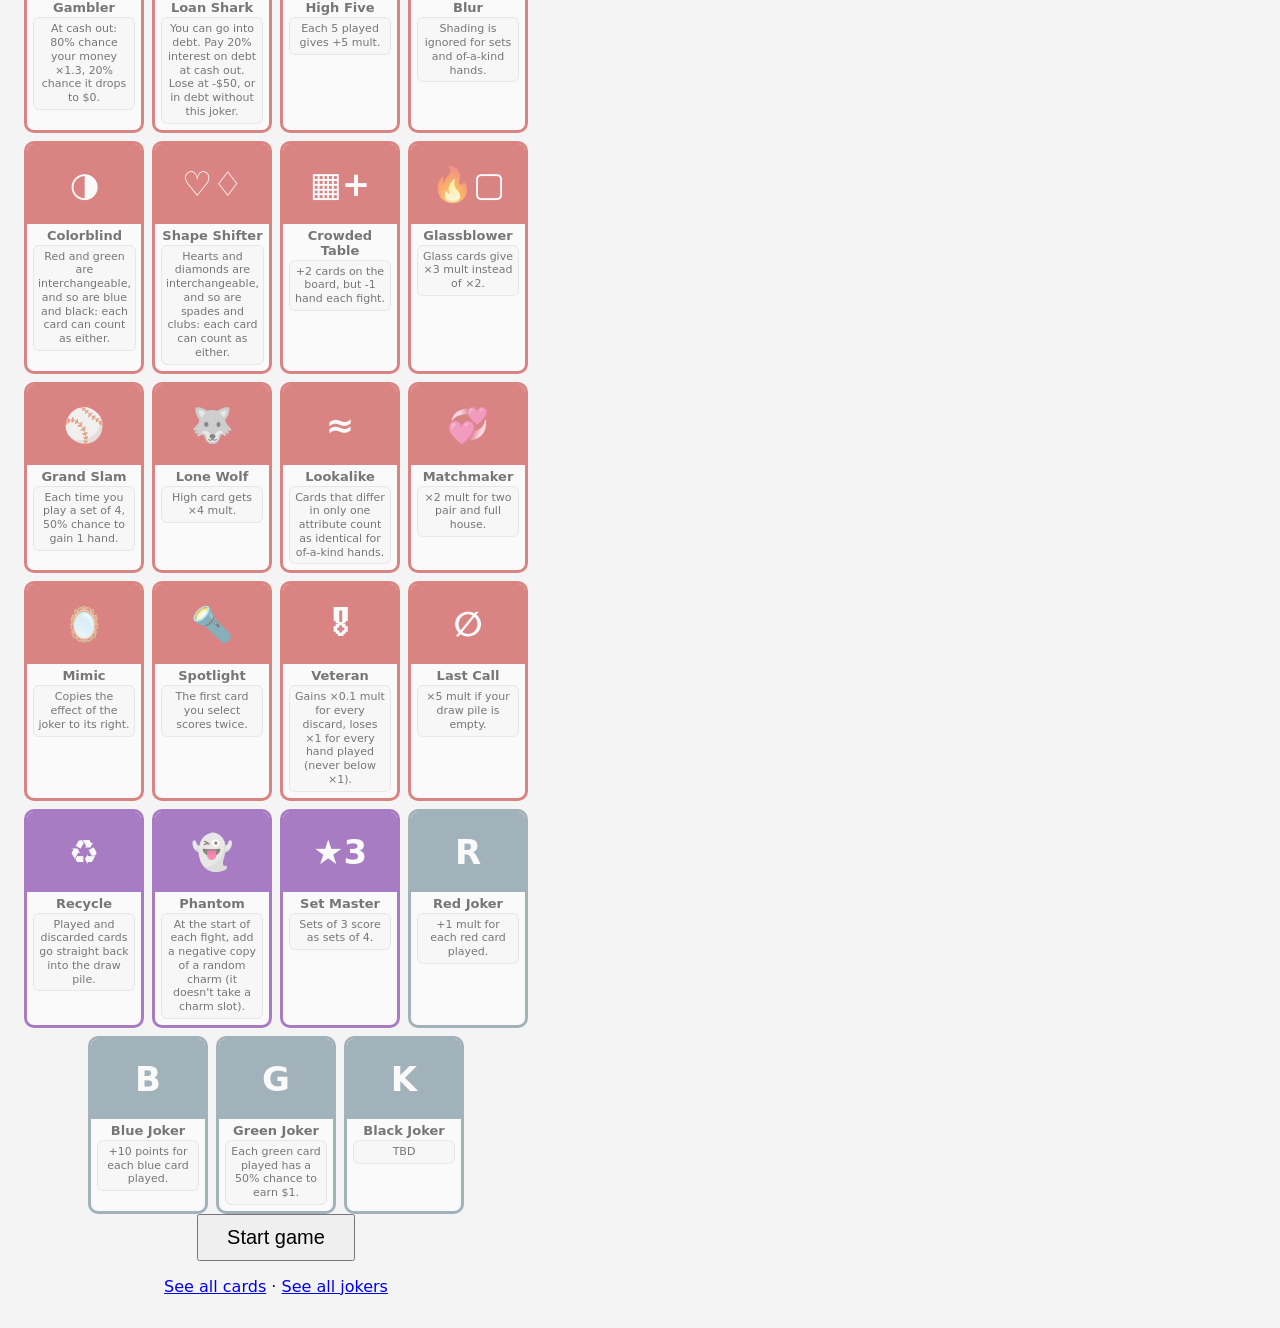
==== commit 70754ae7: "Add ben's 40 joker picks and $5 prize rerolls Rule-bending jokers (Shape Shifter, Colorblind, Blur, " ====
--- a/index.html
+++ b/index.html
@@ -43,6 +43,7 @@
       <aside>
         <div id="hand-box"></div>
         <p id="info"></p>
+        <div id="peek" class="peek" hidden></div>
         <p id="msg"></p>
         <div class="actions">
           <button id="play">Play hand</button>
@@ -75,6 +76,7 @@
       <h2 id="pack-title"></h2>
       <p id="pack-note" class="hint"></p>
       <div id="pack-options" class="offers"></div>
+      <button id="reroll-prize" hidden>Reroll</button>
       <button id="skip-pack">Skip</button>
     </div>
 
--- a/style.css
+++ b/style.css
@@ -119,3 +119,8 @@
 .opponent .modifier { color: #c62828; font-size: 14px; }
 .card.banned { filter: grayscale(1); opacity: 0.6; }
 .opponent .prize, .prize { color: #2e7d32; font-size: 14px; }
+.charm.negative { border-color: #222; background: #eceff1; }
+.charm.negative .charm-art { background: #222; }
+.charm.negative .charm-name::after { content: " (negative)"; font-weight: normal; color: #555; }
+.peek { display: flex; gap: 4px; align-items: center; flex-wrap: wrap; margin: 4px 0; }
+.card.mini { width: 45px; height: 56px; padding: 2px; border-width: 1px; }
